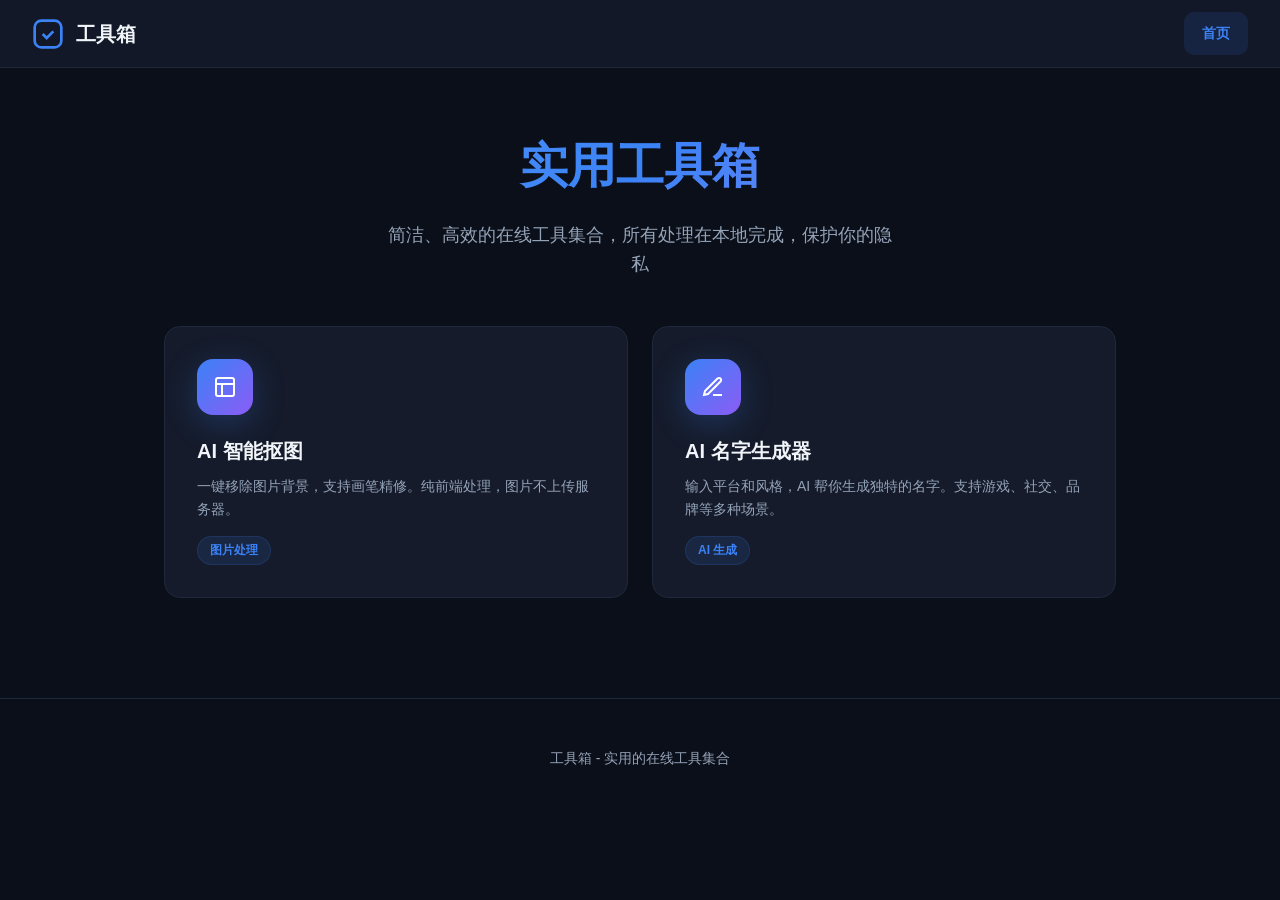
==== index.html @ de0e3656 "feat: add name generator tool, refresh UI" ====
<!DOCTYPE html>
<html lang="zh-CN">
<head>
  <meta charset="UTF-8">
  <meta name="viewport" content="width=device-width, initial-scale=1.0">
  <title>工具箱 - 实用的在线工具集合</title>
  <style>
    :root {
      --bg: #0B0F19;
      --surface: #151B2B;
      --surface-hover: #1E2538;
      --primary: #3B82F6;
      --primary-hover: #2563EB;
      --primary-glow: rgba(59,130,246,0.25);
      --accent: #8B5CF6;
      --accent-glow: rgba(139,92,246,0.25);
      --text: #F1F5F9;
      --text-secondary: #94A3B8;
      --border: #1E293B;
      --border-hover: #334155;
      --success: #10B981;
      --error: #EF4444;
      --radius: 16px;
      --radius-sm: 12px;
    }
    * { margin: 0; padding: 0; box-sizing: border-box; }
    body {
      font-family: -apple-system, BlinkMacSystemFont, 'Segoe UI', Roboto, sans-serif;
      background: var(--bg);
      color: var(--text);
      min-height: 100vh;
      line-height: 1.6;
    }
    .nav {
      background: rgba(21,27,43,0.85);
      backdrop-filter: blur(16px);
      border-bottom: 1px solid var(--border);
      padding: 0 32px;
      height: 68px;
      display: flex;
      align-items: center;
      justify-content: space-between;
      position: sticky;
      top: 0;
      z-index: 100;
    }
    .nav-brand {
      display: flex;
      align-items: center;
      gap: 12px;
      font-weight: 800;
      font-size: 20px;
      color: var(--text);
      text-decoration: none;
    }
    .nav-brand svg { width: 32px; height: 32px; color: var(--primary); }
    .nav-links { display: flex; gap: 8px; }
    .nav-link {
      padding: 10px 18px;
      border-radius: 10px;
      color: var(--text-secondary);
      text-decoration: none;
      font-size: 14px;
      font-weight: 600;
      transition: all 0.2s;
    }
    .nav-link:hover, .nav-link.active {
      background: rgba(59,130,246,0.12);
      color: var(--primary);
    }
    .container { max-width: 1200px; margin: 0 auto; padding: 48px 24px; }
    .hero {
      text-align: center;
      padding: 60px 24px 48px;
    }
    .hero h1 {
      font-size: 48px;
      font-weight: 900;
      margin-bottom: 16px;
      background: linear-gradient(135deg, #60A5FA, #3B82F6, #A78BFA);
      -webkit-background-clip: text;
      -webkit-text-fill-color: transparent;
    }
    .hero p {
      color: var(--text-secondary);
      font-size: 18px;
      max-width: 520px;
      margin: 0 auto;
    }
    .tools-grid {
      display: grid;
      grid-template-columns: repeat(auto-fill, minmax(320px, 1fr));
      gap: 24px;
      max-width: 1000px;
      margin: 0 auto;
      padding: 0 24px 60px;
    }
    .tool-card {
      background: var(--surface);
      border-radius: var(--radius);
      border: 1px solid var(--border);
      padding: 32px;
      transition: all 0.3s ease;
      cursor: pointer;
      text-decoration: none;
      color: inherit;
      display: block;
      position: relative;
      overflow: hidden;
    }
    .tool-card::before {
      content: '';
      position: absolute;
      inset: 0;
      background: radial-gradient(circle at top right, var(--primary-glow), transparent 60%);
      opacity: 0;
      transition: opacity 0.3s;
    }
    .tool-card:hover {
      border-color: var(--border-hover);
      transform: translateY(-4px);
      box-shadow: 0 20px 40px rgba(0,0,0,0.4), 0 0 60px var(--primary-glow);
    }
    .tool-card:hover::before { opacity: 1; }
    .tool-card > * { position: relative; z-index: 1; }
    .tool-icon {
      width: 56px;
      height: 56px;
      background: linear-gradient(135deg, var(--primary), var(--accent));
      border-radius: 16px;
      display: flex;
      align-items: center;
      justify-content: center;
      margin-bottom: 20px;
      box-shadow: 0 8px 32px var(--primary-glow);
    }
    .tool-icon svg { color: white; }
    .tool-card h3 {
      font-size: 20px;
      font-weight: 700;
      margin-bottom: 8px;
    }
    .tool-card p {
      font-size: 14px;
      color: var(--text-secondary);
      line-height: 1.6;
    }
    .tool-tag {
      display: inline-block;
      font-size: 12px;
      color: var(--primary);
      background: rgba(59,130,246,0.12);
      padding: 4px 12px;
      border-radius: 20px;
      margin-top: 16px;
      font-weight: 600;
      border: 1px solid rgba(59,130,246,0.15);
    }
    .footer {
      text-align: center;
      padding: 48px 24px;
      color: var(--text-secondary);
      font-size: 14px;
      border-top: 1px solid var(--border);
      margin-top: 40px;
    }
    @media (max-width: 640px) {
      .hero h1 { font-size: 32px; }
      .hero { padding: 40px 16px 32px; }
      .tools-grid { padding: 0 16px 40px; grid-template-columns: 1fr; }
      .nav { padding: 0 16px; }
    }
  </style>
</head>
<body>
  <nav class="nav">
    <a href="./index.html" class="nav-brand">
      <svg viewBox="0 0 24 24" fill="none" stroke="currentColor" stroke-width="2">
        <rect x="2" y="2" width="20" height="20" rx="5"/>
        <path d="M8 12l3 3 5-5"/>
      </svg>
      工具箱
    </a>
    <div class="nav-links">
      <a href="./index.html" class="nav-link active">首页</a>
    </div>
  </nav>

  <div class="hero">
    <h1>实用工具箱</h1>
    <p>简洁、高效的在线工具集合，所有处理在本地完成，保护你的隐私</p>
  </div>

  <div class="tools-grid">
    <a href="./remove-bg.html" class="tool-card">
      <div class="tool-icon">
        <svg width="24" height="24" viewBox="0 0 24 24" fill="none" stroke="currentColor" stroke-width="2">
          <rect x="3" y="3" width="18" height="18" rx="2"/>
          <path d="M3 9h18"/>
          <path d="M9 21V9"/>
        </svg>
      </div>
      <h3>AI 智能抠图</h3>
      <p>一键移除图片背景，支持画笔精修。纯前端处理，图片不上传服务器。</p>
      <span class="tool-tag">图片处理</span>
    </a>

    <a href="./name-gen.html" class="tool-card">
      <div class="tool-icon">
        <svg width="24" height="24" viewBox="0 0 24 24" fill="none" stroke="currentColor" stroke-width="2">
          <path d="M12 20h9"/>
          <path d="M16.5 3.5a2.121 2.121 0 013 3L7 19l-4 1 1-4L16.5 3.5z"/>
        </svg>
      </div>
      <h3>AI 名字生成器</h3>
      <p>输入平台和风格，AI 帮你生成独特的名字。支持游戏、社交、品牌等多种场景。</p>
      <span class="tool-tag">AI 生成</span>
    </a>
  </div>

  <footer class="footer">
    <p>工具箱 - 实用的在线工具集合</p>
  </footer>
</body>
</html>
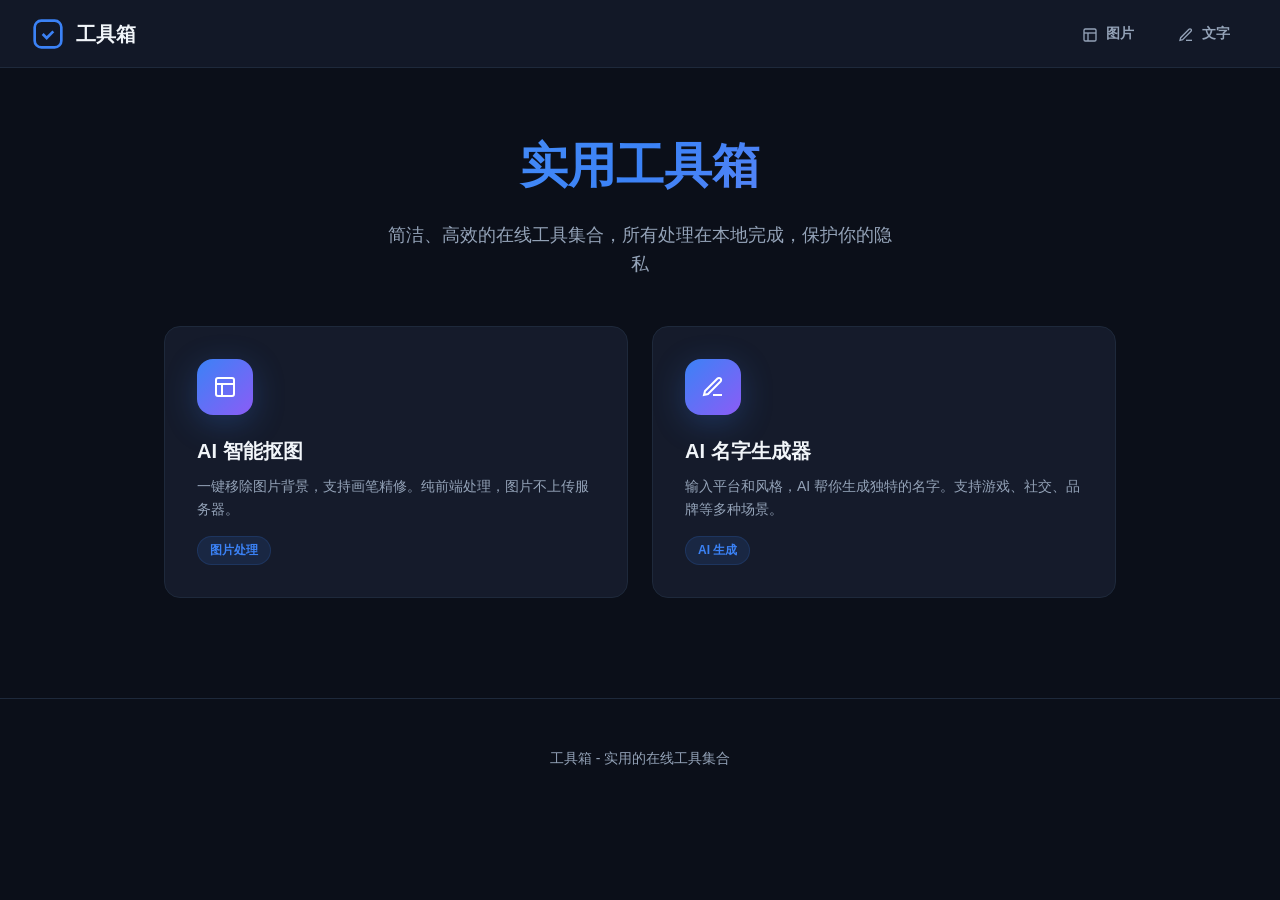
==== commit 541e6e49: "ui: update nav to image/text icons" ====
--- a/index.html
+++ b/index.html
@@ -182,7 +182,21 @@
       工具箱
     </a>
     <div class="nav-links">
-      <a href="./index.html" class="nav-link active">首页</a>
+      <a href="./remove-bg.html" class="nav-link">
+        <svg width="16" height="16" viewBox="0 0 24 24" fill="none" stroke="currentColor" stroke-width="2" style="vertical-align:middle;margin-right:4px">
+          <rect x="3" y="3" width="18" height="18" rx="2"/>
+          <path d="M3 9h18"/>
+          <path d="M9 21V9"/>
+        </svg>
+        图片
+      </a>
+      <a href="./name-gen.html" class="nav-link">
+        <svg width="16" height="16" viewBox="0 0 24 24" fill="none" stroke="currentColor" stroke-width="2" style="vertical-align:middle;margin-right:4px">
+          <path d="M12 20h9"/>
+          <path d="M16.5 3.5a2.121 2.121 0 013 3L7 19l-4 1 1-4L16.5 3.5z"/>
+        </svg>
+        文字
+      </a>
     </div>
   </nav>
 
